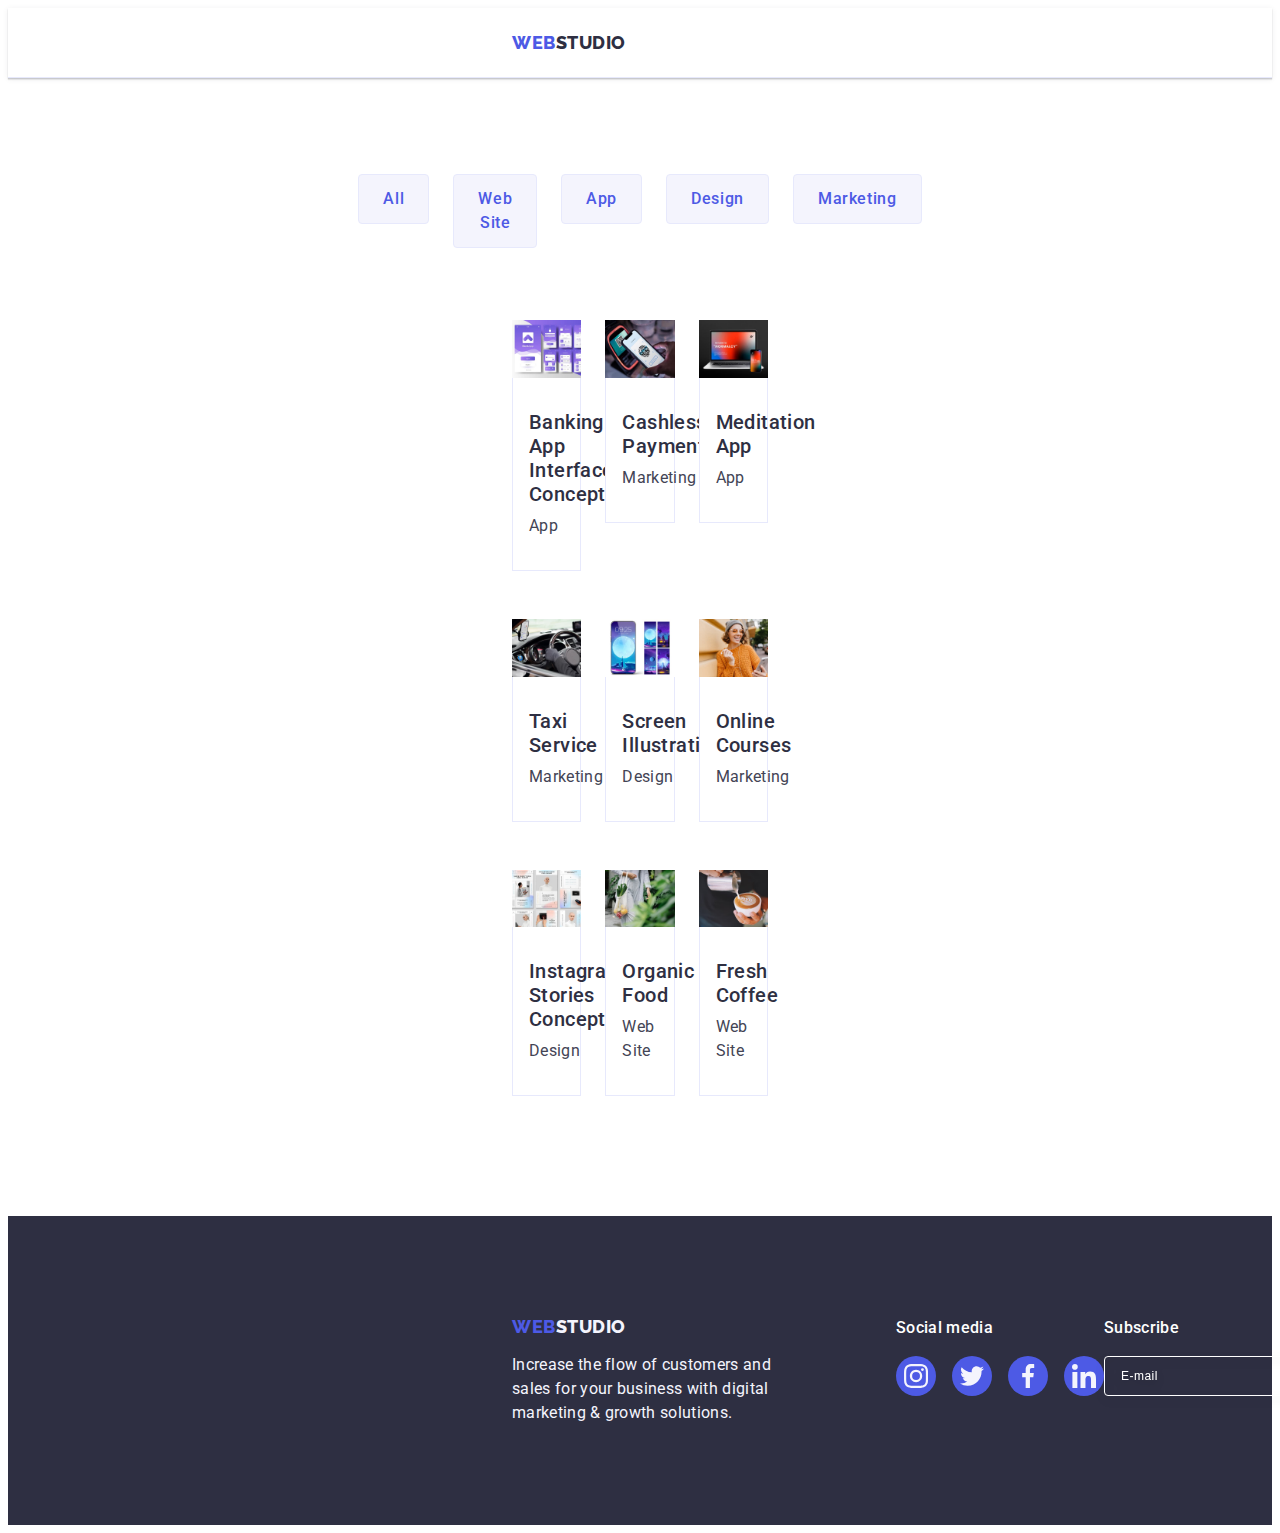
==== portfolio.html @ d5ed240c "HW 6 initial" ====
<!DOCTYPE html>
<html lang="en">
    <head>
        <meta charset="UTF-8">
        <meta name="viewport" content="width=device-width, initial-scale=1.0">
        <title>Portfolio</title>
        <link rel="stylesheet" href="https://cdnjs.cloudflare.com/ajax/libs/modern-normalize/2.0.0/modern-normalize.min.css"
            integrity="sha512-4xo8blKMVCiXpTaLzQSLSw3KFOVPWhm/TRtuPVc4WG6kUgjH6J03IBuG7JZPkcWMxJ5huwaBpOpnwYElP/m6wg=="
            crossorigin="anonymous" referrerpolicy="no-referrer">
        <link rel="preconnect" href="https://fonts.googleapis.com">
        <link rel="preconnect" href="https://fonts.gstatic.com" crossorigin>
        <link href="https://fonts.googleapis.com/css2?family=Raleway:wght@800&family=Roboto:wght@400;500;700;900&display=swap"
            rel="stylesheet">
        <link href="./css/styles.css" rel="stylesheet">
    </head>
    <body>
        <header class="section page-header">
            <div class="container header-container">
                <nav class="page-nav">
                    <a href="./index.html" class="logo link header-logo-link">Web<span class="header-logo">Studio</span></a>
                    <ul class="list navigation-list">
                        <li class="navigation-list-item">
                            <a href="./index.html" class="navigation-link link">Studio</a>
                        </li>
                        <li class="navigation-list-item">
                            <a href="./portfolio.html" class="navigation-link link navigation-underline">Portfolio</a>
                        </li>
                        <li class="navigation-list-item">
                            <a href="" class="navigation-link link">Contacts</a>
                        </li>
                    </ul>
                </nav>
                <address class="contacts">
                    <ul class="list contacts-list">
                        <li>
                            <a href="mailto:info@devstudio.com" class="contact link">info@devstudio.com</a>
                        </li>
                        <li>
                            <a href="tel:+110001111111" class="contact link">+11 (000) 111-11-11</a>
                        </li>
                    </ul>
                </address>
            </div>
        </header>
        <main>
            <section class="section section-portfolio">
                <div class="container">
                    <h1 class="visually-hidden">Portfolio content</h1>
                    <ul class="list buttons-list">
                        <li><button type="button" class="portfolio-btn">All</button></li>
                        <li><button type="button" class="portfolio-btn">Web Site</button></li>
                        <li><button type="button" class="portfolio-btn">App</button></li>
                        <li><button type="button" class="portfolio-btn">Design</button></li>
                        <li><button type="button" class="portfolio-btn">Marketing</button></li>
                    </ul>
                    <ul class="list cards-list">
                        <li class="portfolio-card">
                            <a href="" class="link portfolio-card-link">
                            <div class="portfolio-overlay">
                                <img src="./images/portfolio-img-1.jpg" alt="Pages of banking App interface" width="360" height="300">
                                <p class="overlay-text">
                                    14 Stylish and User-Friendly App Design Concepts · Task Manager App · Calorie Tracker App · Exotic Fruit Ecommerce App ·
                                    Cloud Storage App
                                </p>
                            </div>
                            <div class="card-text">
                                <h2 class="item-title portfolio-item-title">Banking App Interface Concept</h2>
                                <p class="item-text">App</p>
                            </div>
                            </a>
                        </li>
                        <li class="portfolio-card">
                            <a href="" class="link portfolio-card-link">
                            <div class="portfolio-overlay">
                                <img src="./images/portfolio-img-2.jpg" alt="Interface of cashless payment App in action" width="360" height="300">
                                <p class="overlay-text">
                                    14 Stylish and User-Friendly App Design Concepts · Task Manager App · Calorie Tracker App · Exotic Fruit Ecommerce
                                    App ·
                                    Cloud Storage App
                                </p>
                            </div>
                            <div class="card-text">
                                <h2 class="item-title portfolio-item-title">Cashless Payment</h2>
                                <p class="item-text">Marketing</p>
                            </div>
                            </a>
                        </li>
                        <li class="portfolio-card">
                            <a href="" class="link portfolio-card-link">
                            <div class="portfolio-overlay">
                                <img src="./images/portfolio-img-3.jpg" alt="Meditation App interface on laptop and smartphone" width="360"
                                    height="300">
                                <p class="overlay-text">
                                    14 Stylish and User-Friendly App Design Concepts · Task Manager App · Calorie Tracker App · Exotic Fruit Ecommerce
                                    App ·
                                    Cloud Storage App
                                </p>
                            </div>
                            <div class="card-text">
                                <h2 class="item-title portfolio-item-title">Meditation App</h2>
                                <p class="item-text">App</p>
                            </div>
                            </a>
                        </li>
                        <li class="portfolio-card">
                            <a href="" class="link portfolio-card-link">
                            <div class="portfolio-overlay">
                                <img src="./images/portfolio-img-4.jpg" alt="Taxi driver on the wheel" width="360" height="300">
                                <p class="overlay-text">
                                    14 Stylish and User-Friendly App Design Concepts · Task Manager App · Calorie Tracker App · Exotic Fruit Ecommerce
                                    App ·
                                    Cloud Storage App
                                </p>
                            </div>
                            <div class="card-text">
                                <h2 class="item-title portfolio-item-title">Taxi Service</h2>
                                <p class="item-text">Marketing</p>
                            </div>
                            </a>
                        </li>
                        <li class="portfolio-card">
                            <a href="" class="link portfolio-card-link">
                            <div class="portfolio-overlay">
                                <img src="./images/portfolio-img-5.jpg" alt="Smartphone wallpapers" width="360" height="300">
                                <p class="overlay-text">
                                    14 Stylish and User-Friendly App Design Concepts · Task Manager App · Calorie Tracker App · Exotic Fruit Ecommerce
                                    App ·
                                    Cloud Storage App
                                </p>
                            </div>
                            <div class="card-text">
                                <h2 class="item-title portfolio-item-title">Screen Illustrations</h2>
                                <p class="item-text">Design</p>
                            </div>
                            </a>
                        </li>
                        <li class="portfolio-card">
                            <a href="" class="link portfolio-card-link">
                            <div class="portfolio-overlay">
                                <img src="./images/portfolio-img-6.jpg" alt="Happy girl in headphones" width="360" height="300">
                                <p class="overlay-text">
                                    14 Stylish and User-Friendly App Design Concepts · Task Manager App · Calorie Tracker App · Exotic Fruit Ecommerce
                                    App ·
                                    Cloud Storage App
                                </p>
                            </div>
                            <div class="card-text">
                                <h2 class="item-title portfolio-item-title">Online Courses</h2>
                                <p class="item-text">Marketing</p>
                            </div>
                            </a>
                        </li>
                        <li class="portfolio-card">
                            <a href="" class="link portfolio-card-link">
                            <div class="portfolio-overlay">
                                <img src="./images/portfolio-img-7.jpg" alt="Examples of Instagram stories" width="360" height="300">
                                <p class="overlay-text">
                                    14 Stylish and User-Friendly App Design Concepts · Task Manager App · Calorie Tracker App · Exotic Fruit Ecommerce
                                    App ·
                                    Cloud Storage App
                                </p>
                            </div>
                            <div class="card-text">
                                <h2 class="item-title portfolio-item-title">Instagram Stories Concept</h2>
                                <p class="item-text">Design</p>
                            </div>
                            </a>
                        </li>
                        <li class="portfolio-card">
                            <a href="" class="link portfolio-card-link">
                            <div class="portfolio-overlay">
                                <img src="./images/portfolio-img-8.jpg" alt="Woman walking with a bag of vegetables" width="360" height="300">
                                <p class="overlay-text">
                                    14 Stylish and User-Friendly App Design Concepts · Task Manager App · Calorie Tracker App · Exotic Fruit Ecommerce
                                    App ·
                                    Cloud Storage App
                                </p>
                            </div>
                            <div class="card-text">
                                <h2 class="item-title portfolio-item-title">Organic Food</h2>
                                <p class="item-text">Web Site</p>
                            </div>
                            </a>
                        </li>
                        <li class="portfolio-card">
                            <a href="" class="link portfolio-card-link">
                            <div class="portfolio-overlay">
                                <img src="./images/portfolio-img-9.jpg" alt="Coffee topping" width="360" height="300">
                                <p class="overlay-text">
                                    14 Stylish and User-Friendly App Design Concepts · Task Manager App · Calorie Tracker App · Exotic Fruit Ecommerce
                                    App ·
                                    Cloud Storage App
                                </p>
                            </div>
                            <div class="card-text">
                                <h2 class="item-title portfolio-item-title">Fresh Coffee</h2>
                                <p class="item-text">Web Site</p>
                            </div>
                            </a>
                        </li>
                    </ul>
                </div>
            </section>
        </main>
        <footer class="section page-footer">
            <div class="container footer-container">
                <div class="footer-information">
                    <a href="./index.html" class="logo link footer-logo-link">Web<span class="footer-logo">Studio</span></a>
                    <p class="footer-text">Increase the flow of customers and sales for your business with digital marketing &
                        growth solutions.</p>
                </div>
                <div class="footer-socials">
                    <p class="footer-socials-title">Social media</p>
                    <ul class="footer-socials-list list">
                        <li class="footer-social-item">
                            <a href="" class="footer-social-link link">
                                <svg class="footer-social-icon" width="24" height="24">
                                    <use href="./images/icons.svg#instagram"></use>
                                </svg>
                            </a>
                        </li>
                        <li class="footer-social-item">
                            <a href="" class="footer-social-link link">
                                <svg class="footer-social-icon" width="24" height="24">
                                    <use href="./images/icons.svg#twitter"></use>
                                </svg>
                            </a>
                        </li>
                        <li class="footer-social-item">
                            <a href="" class="footer-social-link link">
                                <svg class="footer-social-icon" width="24" height="24">
                                    <use href="./images/icons.svg#facebook"></use>
                                </svg>
                            </a>
                        </li>
                        <li class="footer-social-item">
                            <a href="" class="footer-social-link link">
                                <svg class="footer-social-icon" width="24" height="24">
                                    <use href="./images/icons.svg#linkedin"></use>
                                </svg>
                            </a>
                        </li>
                    </ul>
                </div>
                <div class="footer-form-wrap">
                    <p class="footer-form-title">Subscribe</p>
                    <form class="footer-form">
                        <label class="footer-form-label">
                            <input type="email" name="footer-email" id="footer-email-input" class="footer-email-input"
                                placeholder="E-mail">
                        </label>
                        <button type="submit" class="footer-form-btn">
                            Subscribe
                            <svg class="footer-btn-icon" width="24" height="24">
                                <use href="./images/icons.svg#icon-paper-plane"></use>
                            </svg>
                        </button>
                    </form>
                </div>
            </div>
        </footer>
    </body>
</html>
---- css/styles.css ----
:root {
    --iris: #4D5AE5;
    --ocean: #404BBF;
    --navyblue: #2E2F42;
    --green: #31D0AA;
    --slate: #434455;
    --lightslate: #8E8F99;
    --cornflower: #E7E9FC;
    --cloud: #F4F4FD;
    --white: #FFFFFF;
    --dairy: #FCFCFC;
    --grey: rgba(46, 47, 66, 0.7);
    --navyblue-modal: rgba(46, 47, 66, 0.40);
}

body {
    color: var(--slate);
    font-family: "Roboto", sans-serif;
    background-color: var(--white);
}

.list {
    list-style-type: none;
}

.link {
    text-decoration: none;
}

h1,
h2,
h3,
h4,
h5,
h6,
p {
    margin-top: 0;
    margin-bottom: 0;
}

ul,
ol {
    margin-top: 0;
    margin-bottom: 0;
    padding-left: 0;
}

a {
    display: block;
}

img {
    height: auto;
    max-width: 100%;
    display: block;
}

.visually-hidden {
    position: absolute;
    width: 1px;
    height: 1px;
    margin: -1px;
    border: 0;
    padding: 0;
    white-space: nowrap;
    clip-path: inset(100%);
    clip: rect(0 0 0 0);
    overflow: hidden;
}

* {
    box-sizing: border-box;
}

.container {
    max-width: 288px;
    margin: 0 auto;
    padding: 0 16px;
}

.logo {
    color: var(--iris);
    font-family: "Raleway", sans-serif;
    font-size: 18px;
    font-weight: 800;
    line-height: 1.17;
    letter-spacing: 0.03em;
    text-transform: uppercase;
}

.header-logo {
    color: var(--navyblue);
}

.header-logo-link {
    padding: 24px 0;
    margin-right: 76px;
}

.page-header {
    border-bottom: 1px solid var(--cornflower);
    box-shadow: 0px 2px 1px rgba(46, 47, 66, 0.08), 0px 1px 1px rgba(46, 47, 66, 0.16), 0px 1px 6px rgba(46, 47, 66, 0.08);
}

.navigation-list {
    display: none;
    gap: 40px;
    align-items: center;
}

.contacts-list {
    display: flex;
    gap: 40px;
    align-items: center;
}

.page-nav {
    display: flex;
    align-items: center;
    margin-right: auto;
}

.header-container {
    display: flex;
    align-items: center;
}

.navigation-link {
    color: var(--navyblue);
    font-weight: 500;
    line-height: 1.5;
    letter-spacing: 0.02em;
    padding: 24px 0;
    transition: color 250ms cubic-bezier(0.4, 0, 0.2, 1);
}

.navigation-link:hover,
.navigation-link:focus {
    color: var(--ocean);
}

.navigation-underline {
    position: relative;
    color: var(--ocean)
}

.navigation-underline::after {
    content: '';
    height: 4px;
    width: 100%;
    border-radius: 2px;
    background: var(--ocean);
    position: absolute;
    bottom: -1px;
    left: 0;
}

.contacts {
    font-style: normal;
}

.contact {
    line-height: 1.5;
    letter-spacing: 0.02em;
    padding: 24px 0;
    color: inherit;
    transition: color 250ms cubic-bezier(0.4, 0, 0.2, 1);
    display: none;
}

.contact:hover,
.contact:focus {
    color: var(--ocean);
}

.menu-btn-icon {
    stroke: var(--navyblue);
}

.menu-btn {
    background-color: transparent;
    width: 32px;
    height: 22px;
    border: none;
    cursor: pointer;
    padding: 0;
    display: flex;
    justify-content: center;
    align-items: center;
}

.section.hero {
    background-image: linear-gradient(var(--grey), var(--grey)), url(../images/people-office.jpg);
    background-position: center;
    background-repeat: no-repeat;
    background-size: cover;
    padding: 188px 0;
    max-width: 1440px;
}

.hero-title {
    color: var(--white);
    text-align: center;
    font-size: 56px;
    font-weight: 700;
    line-height: 1.07;
    letter-spacing: 0.02em;
    max-width: 496px;
    margin-bottom: 48px;
    margin-right: auto;
    margin-left: auto;
}

.hero-btn {
    display: block;
    background-color: var(--iris);
    color: var(--white);
    font-size: inherit;
    font-family: inherit;
    font-weight: 500;
    line-height: 1.5;
    letter-spacing: 0.04em;
    cursor: pointer;
    border-radius: 4px;
    border: none;
    margin-left: auto;
    margin-right: auto;
    padding: 16px 32px;
    min-width: 169px;
    box-shadow: 0px 4px 4px 0px rgba(0, 0, 0, 0.15);
    transition: background-color 250ms cubic-bezier(0.4, 0, 0.2, 1);
}

.hero-btn:hover,
.hero-btn:focus {
    background-color: var(--ocean);
}

.item-title {
    color: var(--navyblue);
    font-size: 20px;
    font-weight: 500;
    line-height: 1.2;
    letter-spacing: 0.02em;
}

.advantage-illustration {
    border-radius: 4px;
    background: var(--cloud);
    padding: 24px 0;
    display: flex;
    justify-content: center;
    align-items: center;
    margin-bottom: 8px;
}

.item-title.advantage {
    margin-bottom: 8px;
}

.advantage-item {
    width: calc((100% - 3 * 24px) / 4);
}

.advantages {
    padding: 120px 0;
}

.advantage-icon {
    fill: currentColor;
}

.item-text {
    line-height: 1.5;
    letter-spacing: 0.02em;
    color: var(--slate);
}

.advantages-list {
    display: flex;
    gap: 24px;
}

.section-title {
    color: var(--navyblue);
    text-align: center;
    font-size: 36px;
    font-weight: 700;
    line-height: 1.11;
    letter-spacing: 0.02em;
    text-transform: capitalize;
    margin-bottom: 72px;
}

.section-actions {
    padding-bottom: 120px;
}

.list-actions {
    display: flex;
    gap: 24px;
}

.item-action {
    width: calc((100% - 2 * 24px) / 3);
}

.section-team {
    background-color: var(--cloud);
    padding: 120px 0;
}

.list-team {
    display: flex;
    gap: 24px;
}

.item-team {
    background: var(--white);
    border-radius: 0px 0px 4px 4px;
    width: calc((100% - 3 * 24px) / 4);
    box-shadow: 0px 2px 1px 0px rgba(46, 47, 66, 0.08), 0px 1px 1px 0px rgba(46, 47, 66, 0.16), 0px 1px 6px 0px rgba(46, 47, 66, 0.08);
}

.member-description {
    padding: 32px 0;
}

.member-name {
    margin-bottom: 8px;
    text-align: center;
}

.member-role {
    text-align: center;
}

.member-socials {
    display: flex;
    justify-content: center;
    gap: 24px;
    margin-top: 8px;
}

.member-social-item {
    width: 40px;
    height: 40px;
}

.member-social-link{
    background-color: var(--iris);
    border-radius: 50%;
    display: flex;
    justify-content: center;
    align-items: center;
    width: 100%;
    height: 100%;
    transition: background-color 250ms cubic-bezier(0.4, 0, 0.2, 1);
}

.item-team:hover .member-social-link {
    background-color: var(--ocean);
}

.member-social-link:focus {
    background-color: var(--ocean);
}

.member-social-icon{
    fill: var(--cloud);
}

.section-customers {
    padding: 120px 0;
}

.customers-list {
    display: flex;
    gap: 24px;
}

.customer-item {
    width: calc((100% - 5 * 24px) / 6);
    height: 88px;
}

.customer-link {
    width: 100%;
    height: 100%;
    padding: 16px 32px;
    border: 1px solid var(--lightslate);
    border-radius: 4px;
    display: flex;
    justify-content: center;
    align-items: center;
    color: var(--lightslate);
    transition: border-color 250ms cubic-bezier(0.4, 0, 0.2, 1),
        color 250ms cubic-bezier(0.4, 0, 0.2, 1);
}

.customer-icon {
    fill: currentColor;
}

.customer-link:hover,
.customer-link:focus {
    border-color: var(--ocean);
    color: var(--ocean);
    box-shadow: 0px 4px 4px 0px rgba(0, 0, 0, 0.25);
}

.page-footer {
    background-color: var(--navyblue);
    padding: 100px 0;
}

.footer-logo {
    color: var(--cloud);
}

.footer-logo-link {
    margin-bottom: 16px;
    display: inline-block;
}

.footer-text {
    color: var(--cloud);
    line-height: 1.5;
    letter-spacing: 0.02em;
    width: 264px;
}

.footer-container {
    display: flex;
    align-items: baseline;
}

.footer-information {
    margin-right: 120px;
}

.section-portfolio {
    padding: 96px 0 120px 0;
}

.footer-socials-title {
    margin-bottom: 16px;
    color: var(--white);
        font-weight: 500;
        line-height: 1.5;
        letter-spacing: 0.02em;
}

.footer-socials-list {
    display: flex;
    gap: 16px;
}

.footer-social-item {
    width: 40px;
    height: 40px;
}

.footer-social-link {
    background-color: var(--iris);
    border-radius: 50%;
    width: 100%;
    height: 100%;
    display: flex;
    justify-content: center;
    align-items: center;
    transition: background-color 250ms cubic-bezier(0.4, 0, 0.2, 1);
}

.footer-social-link:hover {
    background-color: var(--green);
}

.footer-social-link:focus {
    background-color: var(--green);
}

.footer-social-icon {
    fill: var(--cloud);
}

.footer-form-wrap {
    margin-left: auto;
}

.footer-form {
    display: flex;
    gap: 24px;
}

.footer-form-title {
    color: var(--white);
        font-weight: 500;
        line-height: 1.5;
        letter-spacing: 0.02em;
        margin-bottom: 16px;
}

.footer-email-input {
    width: 264px;
    height: 40px;
    color: var(--white);
    font-size: 12px;
    line-height: 1.5;
    letter-spacing: 0.04em;
    border-radius: 4px;
    padding-left: 16px;
    padding-right: 16px;
    outline: none;
    background-color: transparent;
        border: 1px solid var(--white);
        filter: drop-shadow(0px 4px 4px rgba(0, 0, 0, 0.15));
}

.footer-email-input::placeholder {
    color: var(--white);
        font-size: 12px;
        line-height: 1.5;
        letter-spacing: 0.04em;
}

.footer-form-btn {
    display: flex;
    justify-content: center;
    align-items: center;
    height: 40px;
    min-width: 165px;
    padding: 8px 24px;
    border: none;
    border-radius: 4px;
    cursor: pointer;
    font-family: inherit;
    font-size: inherit;
    font-weight: 500;
    line-height: 1.5;
    letter-spacing: 0.04em;
    color: var(--white);
    background-color: var(--iris);
    transition: background-color 250ms cubic-bezier(0.4, 0, 0.2, 1);
}

.footer-form-btn:hover,
.footer-form-btn:focus {
    background-color: var(--ocean);
}

.footer-btn-icon {
    fill: currentColor;
    margin-left: 16px;
}

.portfolio-btn {
    color: var(--iris);
    background-color: var(--cloud);
    border-radius: 4px;
    padding: 12px 24px;
    border: 1px solid var(--cornflower);
    text-align: center;
    font-size: inherit;
    font-family: inherit;
    font-weight: 500;
    line-height: 1.5;
    letter-spacing: 0.04em;
    cursor: pointer;
    transition: color 250ms cubic-bezier(0.4, 0, 0.2, 1),
        background-color 250ms cubic-bezier(0.4, 0, 0.2, 1),
        border-color 250ms cubic-bezier(0.4, 0, 0.2, 1),
        box-shadow 250ms cubic-bezier(0.4, 0, 0.2, 1);
}

.portfolio-btn:hover,
.portfolio-btn:focus {
    background-color: var(--ocean);
    color: var(--white);
    border: 1px solid transparent;
    box-shadow: 0px 2px 2px 0px rgba(0, 0, 0, 0.12), 0px 2px 1px 0px rgba(0, 0, 0, 0.08), 0px 3px 1px 0px rgba(0, 0, 0, 0.10);
}

.buttons-list {
    display: flex;
    justify-content: center;
    gap: 24px;
    margin-bottom: 72px;
}

.cards-list {
    display: flex;
    flex-wrap: wrap;
    gap: 48px 24px;
}

.portfolio-card {
    background: var(--white);
    width: calc((100% - 48px) / 3);
}

.portfolio-card-link {
    transition: box-shadow 250ms cubic-bezier(0.4, 0, 0.2, 1);
}

.portfolio-item-title {
    margin-bottom: 8px;
}

.card-text {
    padding: 32px 16px;
    border-bottom: 1px solid var(--cornflower);
    border-left: 1px solid var(--cornflower);
    border-right: 1px solid var(--cornflower);
    transition-property: border-bottom, border-right, border-left;
    transition-duration: 250ms;
    transition-timing-function: cubic-bezier(0.4, 0, 0.2, 1);
}

.portfolio-card-link:hover {
    box-shadow: 0px 1px 6px rgba(46, 47, 66, 0.08),
    0px 1px 1px rgba(46, 47, 66, 0.16),
    0px 2px 1px rgba(46, 47, 66, 0.08);
}

.portfolio-card-link:focus {
    box-shadow: 0px 1px 6px rgba(46, 47, 66, 0.08),
    0px 1px 1px rgba(46, 47, 66, 0.16),
    0px 2px 1px rgba(46, 47, 66, 0.08);
}

.portfolio-card:hover .card-text,
.portfolio-card:focus .card-text {
    border-bottom: 1px solid var(--cloud);
    border-left: 1px solid var(--cloud);
    border-right: 1px solid var(--cloud);
}

.portfolio-overlay {
    position: relative;
    overflow: hidden;
}

.overlay-text {
    color: var(--cloud);
    line-height: 1.5;
    letter-spacing: 0.02em;
    position: absolute;
    top: 0;
    width: 100%;
    height: 100%;
    padding: 40px 32px;
    transform: translateY(100%);
    background: var(--iris);
    transition: transform 250ms cubic-bezier(0.4, 0, 0.2, 1);
}

.portfolio-card-link:hover .overlay-text {
    transform: translateY(0%);
}

.portfolio-card-link:focus .overlay-text {
    transform: translateY(0%);
}

.backdrop {
    background-color: var(--navyblue-modal);
    height: 100%;
    width: 100%;
    position: fixed;
    top: 0;
    transition: opacity 250ms cubic-bezier(0.4, 0, 0.2, 1), visibility 250ms cubic-bezier(0.4, 0, 0.2, 1);
}

.modal {
    position: absolute;
    top: 50%;
    left: 50%;
    transform: translate(-50%, -50%) scale(1);
    width: 408px;
    min-height: 584px;
    border-radius: 4px;
        background: var(--dairy);
        box-shadow: 0px 2px 1px 0px rgba(0, 0, 0, 0.20), 0px 1px 3px 0px rgba(0, 0, 0, 0.12), 0px 1px 1px 0px rgba(0, 0, 0, 0.14);
        transition: transform 250ms cubic-bezier(0.4, 0, 0.2, 1);
        padding: 72px 24px 24px 24px;
}

.backdrop.is-hidden .modal {
    transform: translate(-50%, -50%) scale(0);
}

.close-btn {
    padding: 0;
    width: 24px;
    height: 24px;
    position: absolute;
    top: 24px;
    right: 24px;
    border-radius: 50%;
    cursor: pointer;
    background-color: var(--cornflower);
    border: 1px solid rgba(0, 0, 0, 0.1);
    display: flex;
    justify-content: center;
    align-items: center;
    transition: background-color 250ms cubic-bezier(0.4, 0, 0.2, 1), border 250ms cubic-bezier(0.4, 0, 0.2, 1);
}

.close-btn:hover,
.close-btn:focus {
    background-color: var(--ocean);
    border: none;
}

.close-icon {
    fill: var(--navyblue);
    transition: fill 250ms cubic-bezier(0.4, 0, 0.2, 1);
}

.close-btn:hover .close-icon,
.close-btn:focus .close-icon {
    fill: var(--white);
}

.is-hidden {
    opacity: 0;
    visibility: hidden;
    pointer-events: none;
}

.modal-title {
    color: var(--navyblue);
        text-align: center;
        font-weight: 500;
        line-height: 1.5;
        letter-spacing: 0.02em;
        margin-bottom: 16px;
}

.modal-label {
    color: var(--lightslate);
    font-size: 12px;
    line-height: 1.17;
    letter-spacing: 0.04em;
    margin-bottom: 4px;
    display: block;
}

.modal-input-icon {
    position: relative;
}

.form-element-input {
    margin-bottom: 8px;
}

.form-element-text {
    margin-bottom: 16px;
}

.form-element-policy {
    margin-bottom: 24px;
}

.modal-input {
    max-width: 360px;
    width: 100%;
    height: 40px;
    padding-left: 38px;
    border-radius: 4px;
    outline: transparent;
    background-color: transparent;
        border: 1px solid var(--navyblue-modal);
        transition: border-color 250ms cubic-bezier(0.4, 0, 0.2, 1);
}

.modal-input:focus {
    border-color: var(--iris);
}

.modal-input:focus + .modal-icon {
    fill: var(--iris);
}

.modal-icon {
    position: absolute;
    cursor: pointer;
    left: 16px;
    top: 50%;
    transform: translateY(-50%);
    fill: var(--navyblue);
    transition: fill 250ms cubic-bezier(0.4, 0, 0.2, 1);
}

.modal-text-input {
    font-size: 12px;
    line-height: 1.17;
    letter-spacing: 0.04em;
    color: rgba(46, 47, 66, 0.4);
    border-radius: 4px;
    padding: 8px 16px;
    resize: none;
    height: 120px;
    max-width: 360px;
    background-color: transparent;
        width: 100%;
        outline: transparent;
        border: 1px solid var(--navyblue-modal);
        transition: border-color 250ms cubic-bezier(0.4, 0, 0.2, 1);
}

.modal-text-input:focus {
    border-color: var(--iris);
}

.modal-text-input:focus::placeholder {
    color: var(--iris);
}

.modal-text-input::placeholder {
    color: var(--navyblue-modal);
    font-size: 12px;
    line-height: 1.16;
    letter-spacing: 0.04em;
    transition: color 250ms cubic-bezier(0.4, 0, 0.2, 1);
}

.checkbox-label-link {
    color: var(--iris);
    line-height: 1.33;
    display: inline-block;
}

.checkbox-label {
    color: var(--lightslate);
    font-size: 12px;
    line-height: 1.17;
    letter-spacing: 0.04em;
    display: block;
}

.checkbox-square {
    width: 16px;
    height: 16px;
    background-color: var(--white);
    border-radius: 2px;
    border: 1px solid var(--navyblue-modal);
    display: inline-flex;
    justify-content: center;
    align-items: center;
    margin-right: 8px;
    fill: transparent;
    transition: background-color 250ms cubic-bezier(0.4, 0, 0.2, 1),
        border 250ms cubic-bezier(0.4, 0, 0.2, 1),
        fill 250ms cubic-bezier(0.4, 0, 0.2, 1);
}

.modal-checkbox:checked + .checkbox-label .checkbox-square {
    background-color: var(--ocean);
    border: none;
    fill: var(--cloud);
}

.modal-checkbox {
    background-color: transparent;
    outline: transparent;
}
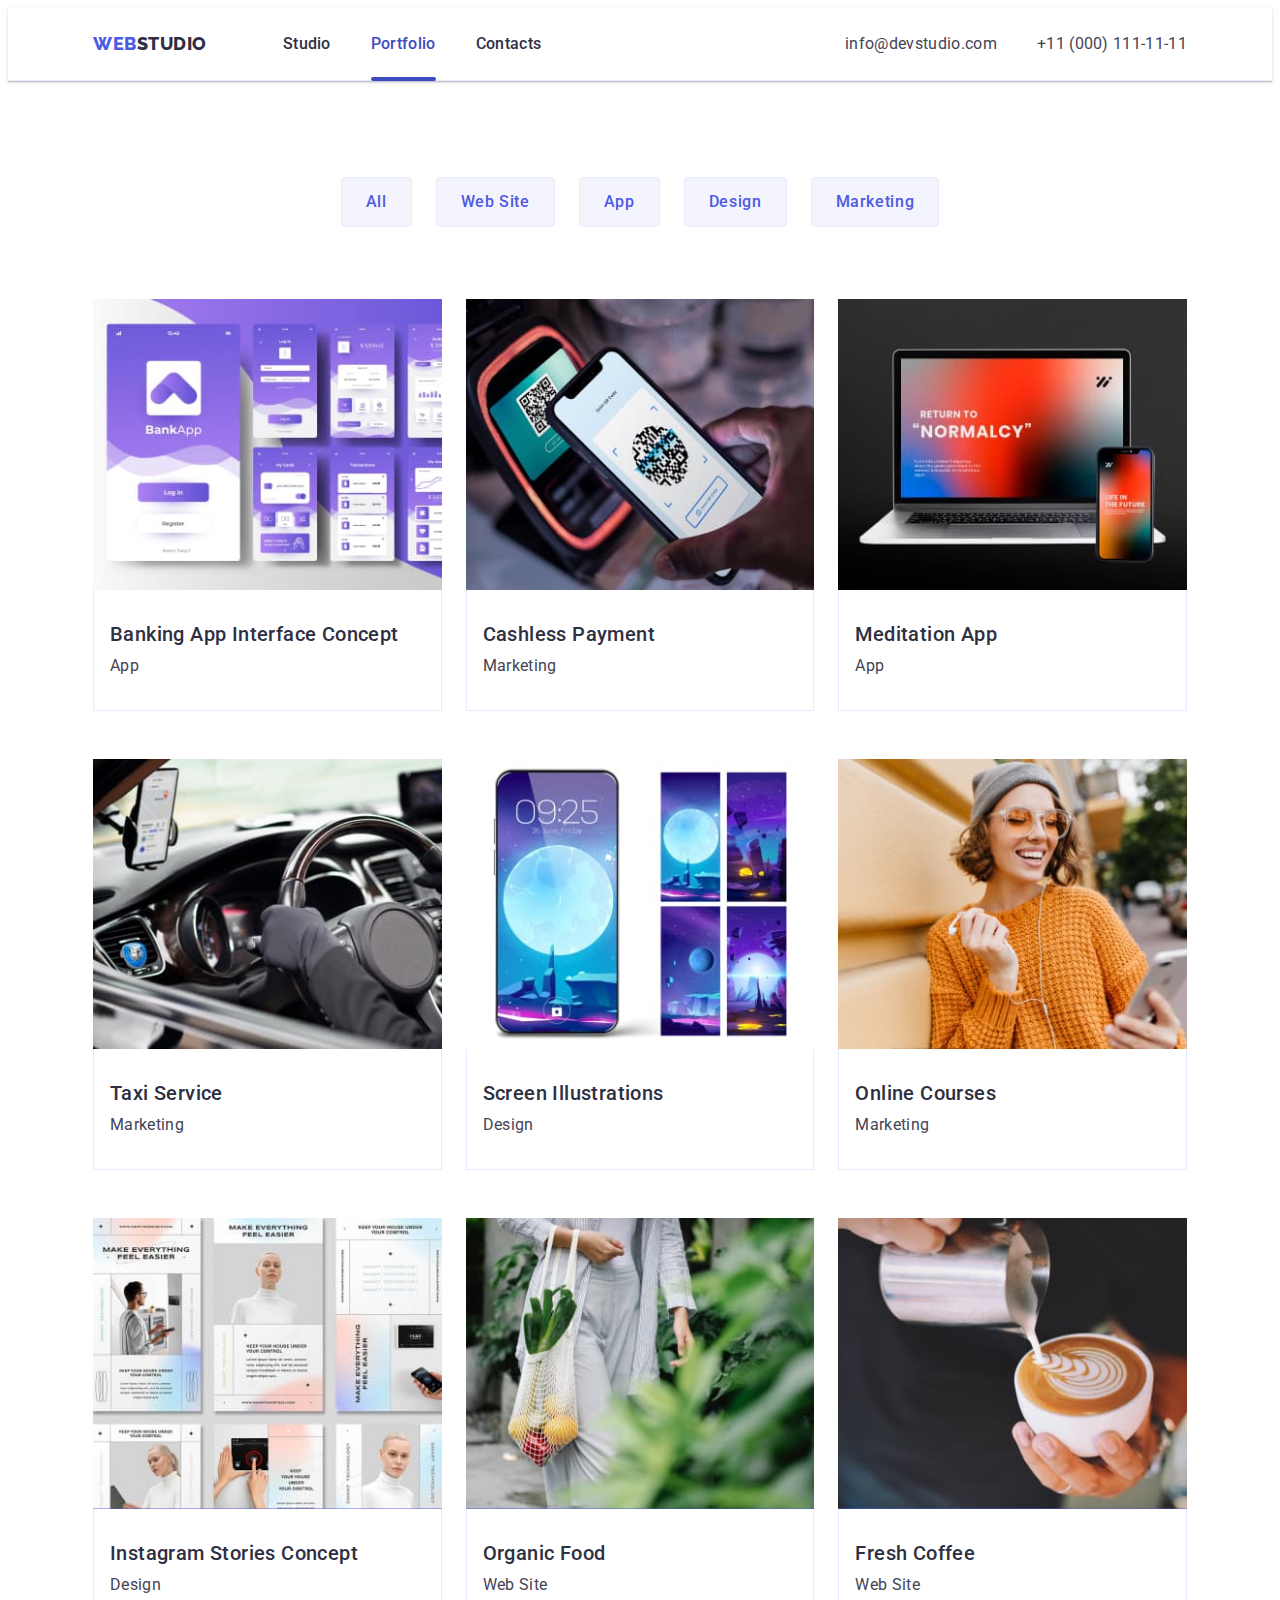
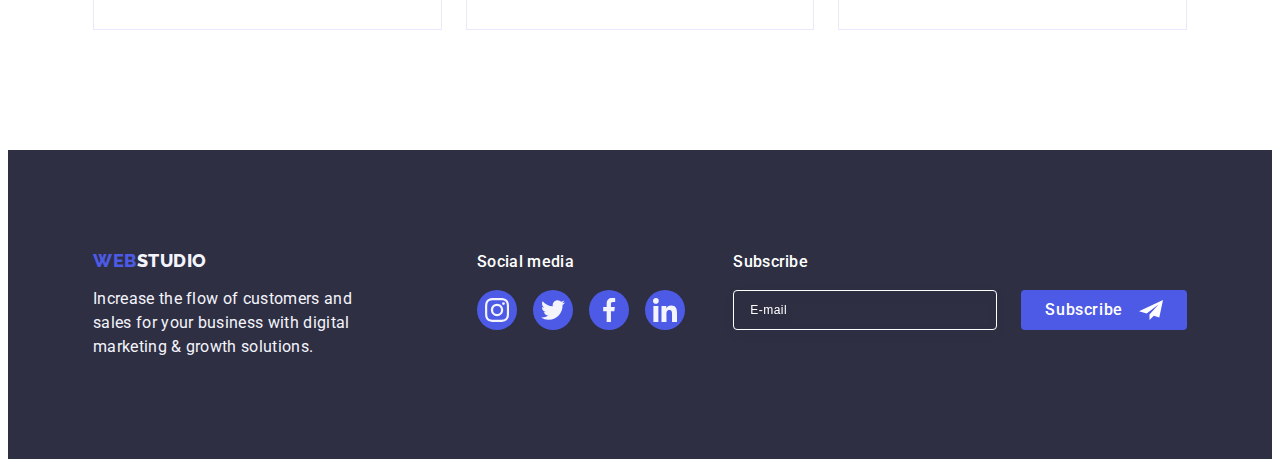
==== commit 6e910522: "HW 6 result 1" ====
--- a/portfolio.html
+++ b/portfolio.html
@@ -12,6 +12,7 @@
         <link href="https://fonts.googleapis.com/css2?family=Raleway:wght@800&family=Roboto:wght@400;500;700;900&display=swap"
             rel="stylesheet">
         <link href="./css/styles.css" rel="stylesheet">
+        <link href="./css/media.css" rel="stylesheet">
     </head>
     <body>
         <header class="section page-header">
@@ -32,10 +33,10 @@
                 </nav>
                 <address class="contacts">
                     <ul class="list contacts-list">
-                        <li>
+                        <li class="contacts-list-item">
                             <a href="mailto:info@devstudio.com" class="contact link">info@devstudio.com</a>
                         </li>
-                        <li>
+                        <li class="contacts-list-item">
                             <a href="tel:+110001111111" class="contact link">+11 (000) 111-11-11</a>
                         </li>
                     </ul>
--- a/css/styles.css
+++ b/css/styles.css
@@ -141,7 +141,7 @@
 
 .navigation-underline {
     position: relative;
-    color: var(--ocean)
+    color: var(--ocean);
 }
 
 .navigation-underline::after {
@@ -157,6 +157,7 @@
 
 .contacts {
     font-style: normal;
+    display: none;
 }
 
 .contact {
@@ -165,7 +166,6 @@
     padding: 24px 0;
     color: inherit;
     transition: color 250ms cubic-bezier(0.4, 0, 0.2, 1);
-    display: none;
 }
 
 .contact:hover,
@@ -183,32 +183,43 @@
     height: 22px;
     border: none;
     cursor: pointer;
-    padding: 0;
     display: flex;
     justify-content: center;
     align-items: center;
 }
 
 .section.hero {
-    background-image: linear-gradient(var(--grey), var(--grey)), url(../images/people-office.jpg);
+    background-image: linear-gradient(var(--grey), var(--grey)), 
+    url(../images/people-office-mob-1x.jpg);
     background-position: center;
     background-repeat: no-repeat;
     background-size: cover;
-    padding: 188px 0;
-    max-width: 1440px;
+    padding: 112px 0;
+    max-width: 320px;
+    margin-right: auto;
+    margin-left: auto;
+}
+
+@media (min-device-pixel-ratio: 2),
+(min-resolution: 192dpi),
+(min-resolution: 2dppx) {
+    .section.hero {
+        background-image: linear-gradient(var(--grey), var(--grey)),
+        url(../images/people-office-mob-2x.jpg);
+    }
 }
 
 .hero-title {
     color: var(--white);
     text-align: center;
-    font-size: 56px;
     font-weight: 700;
-    line-height: 1.07;
+    font-size: 28px;
+    line-height: 1.11;
     letter-spacing: 0.02em;
-    max-width: 496px;
-    margin-bottom: 48px;
+    max-width: 300px;
     margin-right: auto;
     margin-left: auto;
+    margin-bottom: 72px;
 }
 
 .hero-btn {
@@ -223,8 +234,7 @@
     cursor: pointer;
     border-radius: 4px;
     border: none;
-    margin-left: auto;
-    margin-right: auto;
+    margin: 0 auto;
     padding: 16px 32px;
     min-width: 169px;
     box-shadow: 0px 4px 4px 0px rgba(0, 0, 0, 0.15);
@@ -244,11 +254,17 @@
     letter-spacing: 0.02em;
 }
 
+.item-text {
+    line-height: 1.5;
+    letter-spacing: 0.02em;
+    color: var(--slate);
+}
+
 .advantage-illustration {
     border-radius: 4px;
     background: var(--cloud);
     padding: 24px 0;
-    display: flex;
+    display: none;
     justify-content: center;
     align-items: center;
     margin-bottom: 8px;
@@ -256,29 +272,32 @@
 
 .item-title.advantage {
     margin-bottom: 8px;
+    font-size: 36px;
+    font-weight: 700;
+    line-height: 1.11;
+    text-align: center;
+}
+
+.item-text.advantage {
+    font-weight: 500;
 }
 
 .advantage-item {
-    width: calc((100% - 3 * 24px) / 4);
-}
-
-.advantages {
-    padding: 120px 0;
+    width: 100%;
+}
+
+.section.advantages {
+    padding: 96px 0;
 }
 
 .advantage-icon {
     fill: currentColor;
 }
 
-.item-text {
-    line-height: 1.5;
-    letter-spacing: 0.02em;
-    color: var(--slate);
-}
-
 .advantages-list {
     display: flex;
-    gap: 24px;
+    flex-wrap: wrap;
+    gap: 72px;
 }
 
 .section-title {
@@ -293,6 +312,7 @@
 }
 
 .section-actions {
+    display: none;
     padding-bottom: 120px;
 }
 
--- a/css/media.css
+++ b/css/media.css
@@ -0,0 +1,145 @@
+@media (min-width: 428px) {
+.container {
+    max-width: 396px;
+}
+
+.section.hero {
+    max-width: 428px;
+}
+
+.hero-title {
+    font-size: 36px;
+    max-width: 320px;
+}
+}
+
+
+
+@media (min-width: 768px) {
+.container {
+    max-width: 736px;
+}
+
+.navigation-list {
+    display: flex;
+}
+
+.contacts {
+    display: block;
+}
+
+.menu-btn {
+    display: none;
+}
+
+.section.hero {
+    max-width: 768px;
+    background-image: linear-gradient(var(--grey), var(--grey)),
+    url(../images/people-office-tab-1x.jpg);
+}
+
+@media (min-device-pixel-ratio: 2),
+(min-resolution: 192dpi),
+(min-resolution: 2dppx) {
+    .section.hero {
+        background-image: linear-gradient(var(--grey), var(--grey)),
+        url(../images/people-office-tab-2x.jpg);
+}
+}
+
+.hero-title {
+    margin-bottom: 36px;
+    font-size: 56px;
+    line-height: 1.07;
+    max-width: 496px;
+}
+
+.item-title.advantage {
+    text-align: left;
+}
+
+.advantage-item {
+    width: calc((100% - 24px) / 2);
+}
+
+.advantages-list {
+    gap: 24px;
+}
+}
+
+
+
+@media (min-width: 768px) and (max-width: 1157px) {
+.contacts-list {
+    display: block;
+}
+
+.contact {
+    font-size: 12px;
+    line-height: 1.17;
+    letter-spacing: 0.04em;
+}
+
+.header-logo-link {
+    margin-right: 120px;
+}
+
+.contacts-list-item:first-child .contact {
+    padding: 16px 0 6px;
+}
+
+.contacts-list-item:last-child .contact {
+    padding: 6px 0 16px;
+}
+}
+
+
+
+@media (min-width: 1158px) {
+.container {
+    max-width: 1126px;
+    width: 1126px;
+}
+
+.section.hero {
+    max-width: 1440px;
+    padding: 188px 0;
+    background-image: linear-gradient(var(--grey), var(--grey)),
+    url(../images/people-office-desktop-1x.jpg);
+}
+
+@media (min-device-pixel-ratio: 2),
+(min-resolution: 192dpi),
+(min-resolution: 2dppx) {
+    .section.hero {
+    background-image: linear-gradient(var(--grey), var(--grey)),
+    url(../images/people-office-desktop-2x.jpg);
+}
+}
+
+.hero-title {
+    margin-bottom: 48px;
+}
+
+.advantage-illustration {
+    display: flex;
+}
+
+.item-title.advantage {
+        font-size: 20px;
+        font-weight: 500;
+        line-height: 1.2;
+}
+
+.advantage-item {
+    width: calc((100% - 3 * 24px) / 4);
+}
+
+.section.advantages {
+    padding: 120px 0;
+}
+
+.section-actions {
+    display: block;
+}
+}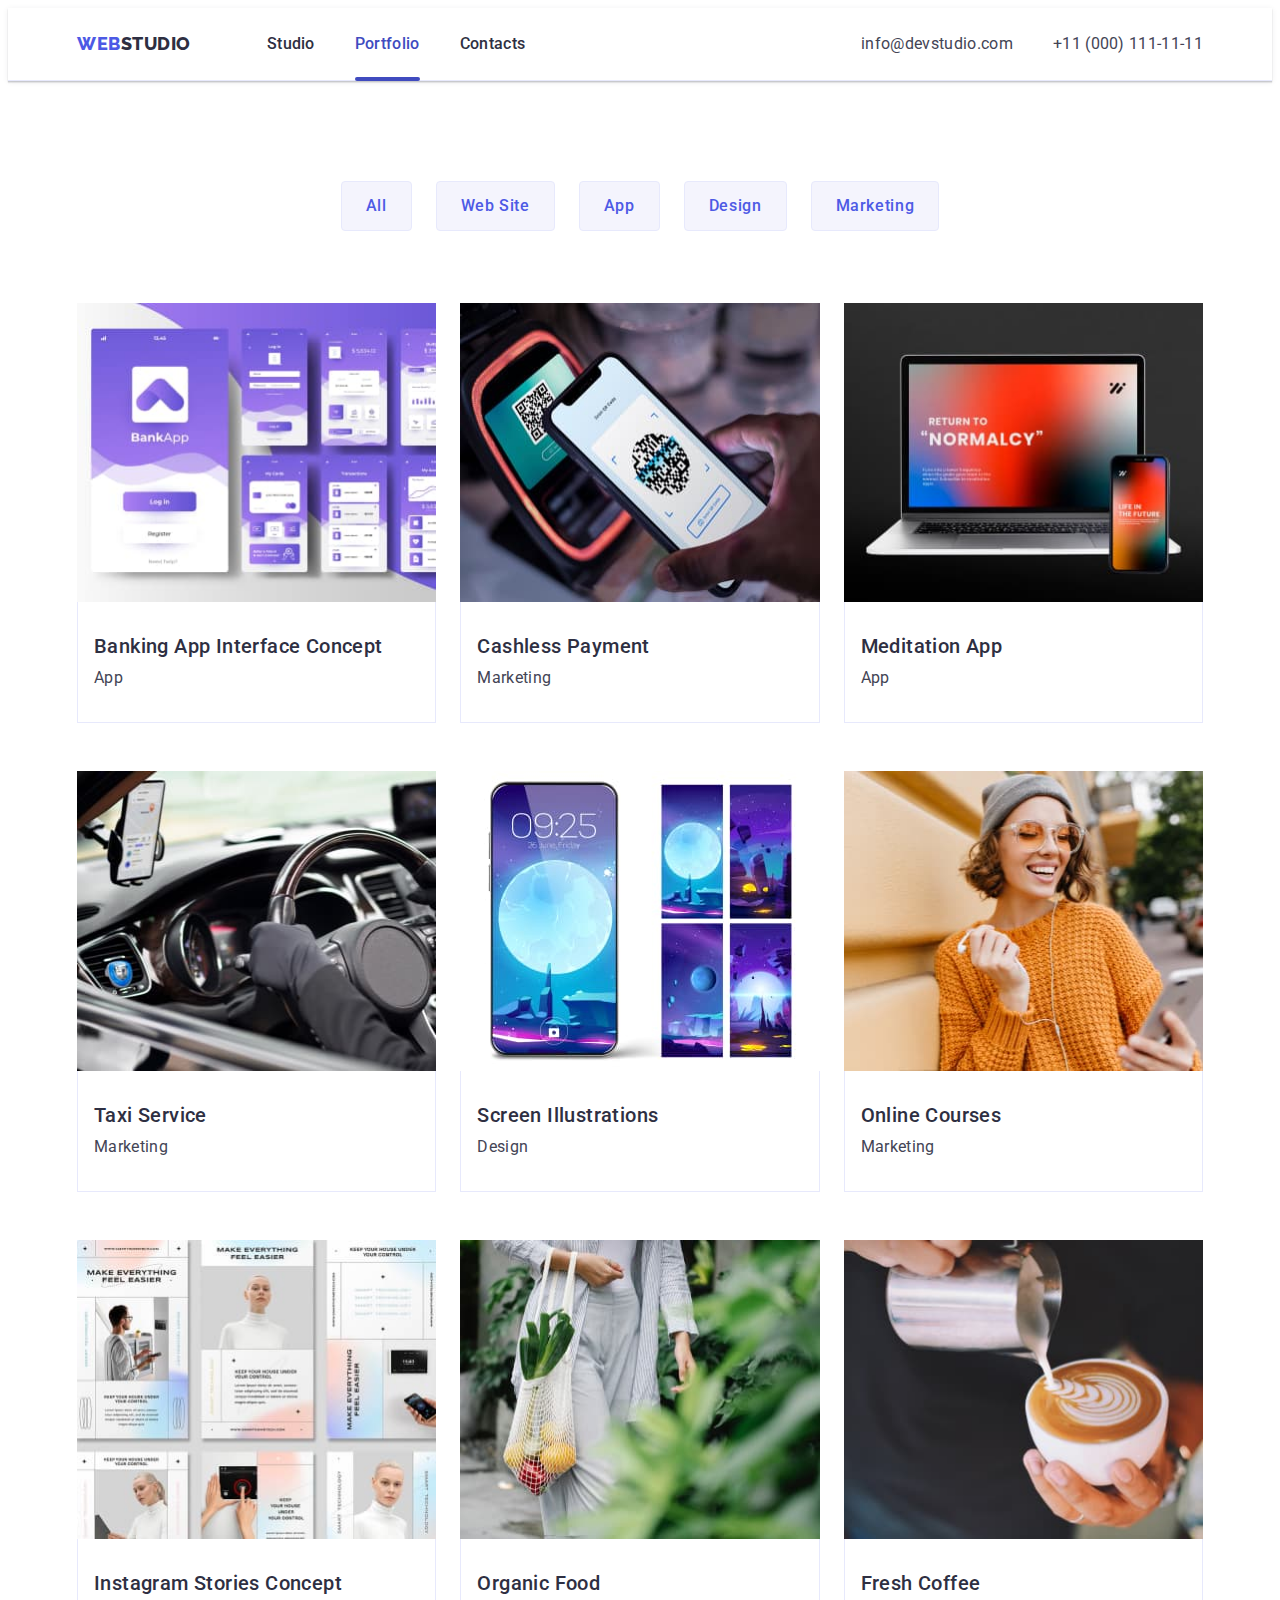
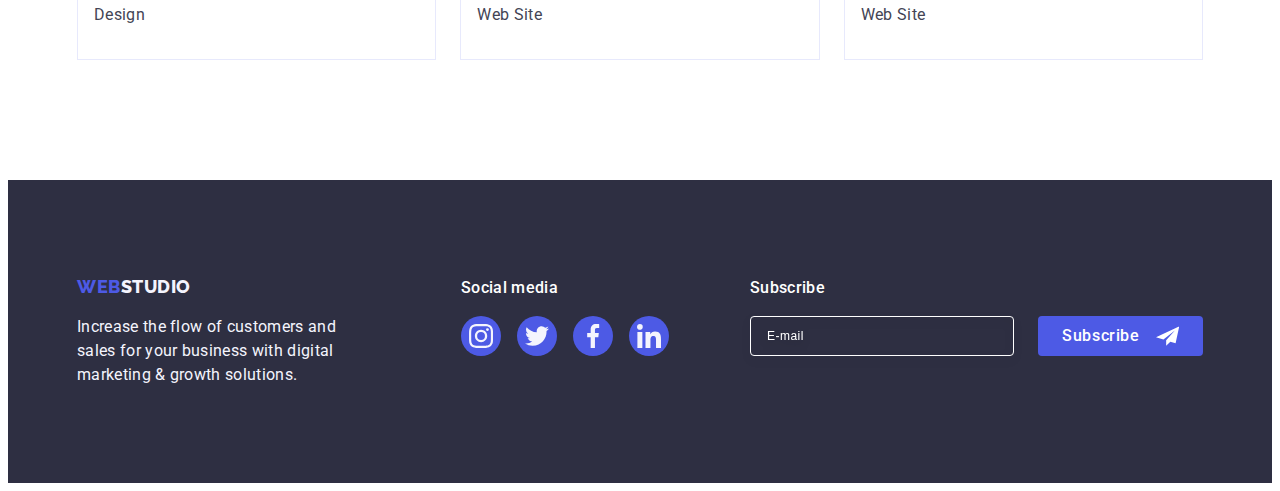
==== commit d027bf87: "HW 6 result 2" ====
--- a/portfolio.html
+++ b/portfolio.html
@@ -41,6 +41,11 @@
                         </li>
                     </ul>
                 </address>
+                <button type="button" class="menu-btn">
+                    <svg class="menu-btn-icon" width="32" height="22">
+                        <use href="./images/icons.svg#hamburger"></use>
+                    </svg>
+                </button>
             </div>
         </header>
         <main>
@@ -58,7 +63,21 @@
                         <li class="portfolio-card">
                             <a href="" class="link portfolio-card-link">
                             <div class="portfolio-overlay">
-                                <img src="./images/portfolio-img-1.jpg" alt="Pages of banking App interface" width="360" height="300">
+                                <picture>
+                                    <source 
+                                    srcset="./images/portfolio-img-1-desktop-1x.jpg 1x,
+                                    ./images/portfolio-img-1-desktop-1x.jpg 2x"
+                                    media="(min-width: 1158px)">
+                                    <source 
+                                    srcset="./images/portfolio-img-1-tab-1x.jpg 1x,
+                                    ./images/portfolio-img-1-tab-1x.jpg 2x"
+                                    media="(min-width: 768px)">
+                                    <source 
+                                    srcset="./images/portfolio-img-1-mob-1x.jpg 1x,
+                                    ./images/portfolio-img-1-mob-1x.jpg 2x"
+                                    media="(min-width: 320px)">
+                                    <img src="./images/portfolio-img-1-desktop-1x.jpg" alt="Pages of banking App interface" width="396">
+                                </picture>
                                 <p class="overlay-text">
                                     14 Stylish and User-Friendly App Design Concepts · Task Manager App · Calorie Tracker App · Exotic Fruit Ecommerce App ·
                                     Cloud Storage App
@@ -73,7 +92,21 @@
                         <li class="portfolio-card">
                             <a href="" class="link portfolio-card-link">
                             <div class="portfolio-overlay">
-                                <img src="./images/portfolio-img-2.jpg" alt="Interface of cashless payment App in action" width="360" height="300">
+                                <picture>
+                                    <source 
+                                    srcset="./images/portfolio-img-2-desktop-1x.jpg 1x,
+                                    ./images/portfolio-img-2-desktop-1x.jpg 2x"
+                                    media="(min-width: 1158px)">
+                                    <source 
+                                    srcset="./images/portfolio-img-2-tab-1x.jpg 1x,
+                                    ./images/portfolio-img-2-tab-1x.jpg 2x"
+                                    media="(min-width: 768px)">
+                                    <source 
+                                    srcset="./images/portfolio-img-2-mob-1x.jpg 1x,
+                                    ./images/portfolio-img-2-mob-1x.jpg 2x"
+                                    media="(min-width: 320px)">
+                                    <img src="./images/portfolio-img-2-desktop-1x.jpg" alt="Interface of cashless payment App in action" width="396">
+                                </picture>
                                 <p class="overlay-text">
                                     14 Stylish and User-Friendly App Design Concepts · Task Manager App · Calorie Tracker App · Exotic Fruit Ecommerce
                                     App ·
@@ -89,8 +122,21 @@
                         <li class="portfolio-card">
                             <a href="" class="link portfolio-card-link">
                             <div class="portfolio-overlay">
-                                <img src="./images/portfolio-img-3.jpg" alt="Meditation App interface on laptop and smartphone" width="360"
-                                    height="300">
+                                <picture>
+                                    <source 
+                                    srcset="./images/portfolio-img-3-desktop-1x.jpg 1x,
+                                    ./images/portfolio-img-3-desktop-1x.jpg 2x"
+                                    media="(min-width: 1158px)">
+                                    <source 
+                                    srcset="./images/portfolio-img-3-tab-1x.jpg 1x,
+                                    ./images/portfolio-img-3-tab-1x.jpg 2x"
+                                    media="(min-width: 768px)">
+                                    <source 
+                                    srcset="./images/portfolio-img-3-mob-1x.jpg 1x,
+                                    ./images/portfolio-img-3-mob-1x.jpg 2x"
+                                    media="(min-width: 320px)">
+                                    <img src="./images/portfolio-img-3-desktop-1x.jpg" alt="Meditation App interface on laptop and smartphone" width="396">
+                                </picture>
                                 <p class="overlay-text">
                                     14 Stylish and User-Friendly App Design Concepts · Task Manager App · Calorie Tracker App · Exotic Fruit Ecommerce
                                     App ·
@@ -106,7 +152,21 @@
                         <li class="portfolio-card">
                             <a href="" class="link portfolio-card-link">
                             <div class="portfolio-overlay">
-                                <img src="./images/portfolio-img-4.jpg" alt="Taxi driver on the wheel" width="360" height="300">
+                                <picture>
+                                    <source 
+                                    srcset="./images/portfolio-img-4-desktop-1x.jpg 1x,
+                                    ./images/portfolio-img-4-desktop-1x.jpg 2x"
+                                    media="(min-width: 1158px)">
+                                    <source 
+                                    srcset="./images/portfolio-img-4-tab-1x.jpg 1x,
+                                    ./images/portfolio-img-4-tab-1x.jpg 2x"
+                                    media="(min-width: 768px)">
+                                    <source 
+                                    srcset="./images/portfolio-img-4-mob-1x.jpg 1x,
+                                    ./images/portfolio-img-4-mob-1x.jpg 2x"
+                                    media="(min-width: 320px)">
+                                    <img src="./images/portfolio-img-4-desktop-1x.jpg" alt="Taxi driver on the wheel" width="396">
+                                </picture>
                                 <p class="overlay-text">
                                     14 Stylish and User-Friendly App Design Concepts · Task Manager App · Calorie Tracker App · Exotic Fruit Ecommerce
                                     App ·
@@ -122,7 +182,21 @@
                         <li class="portfolio-card">
                             <a href="" class="link portfolio-card-link">
                             <div class="portfolio-overlay">
-                                <img src="./images/portfolio-img-5.jpg" alt="Smartphone wallpapers" width="360" height="300">
+                                <picture>
+                                    <source 
+                                    srcset="./images/portfolio-img-5-desktop-1x.jpg 1x,
+                                    ./images/portfolio-img-5-desktop-1x.jpg 2x"
+                                    media="(min-width: 1158px)">
+                                    <source 
+                                    srcset="./images/portfolio-img-5-tab-1x.jpg 1x,
+                                    ./images/portfolio-img-5-tab-1x.jpg 2x"
+                                    media="(min-width: 768px)">
+                                    <source 
+                                    srcset="./images/portfolio-img-5-mob-1x.jpg 1x,
+                                    ./images/portfolio-img-5-mob-1x.jpg 2x"
+                                    media="(min-width: 320px)">
+                                    <img src="./images/portfolio-img-5-desktop-1x.jpg" alt="Smartphone wallpapers" width="396">
+                                </picture>
                                 <p class="overlay-text">
                                     14 Stylish and User-Friendly App Design Concepts · Task Manager App · Calorie Tracker App · Exotic Fruit Ecommerce
                                     App ·
@@ -138,7 +212,21 @@
                         <li class="portfolio-card">
                             <a href="" class="link portfolio-card-link">
                             <div class="portfolio-overlay">
-                                <img src="./images/portfolio-img-6.jpg" alt="Happy girl in headphones" width="360" height="300">
+                                <picture>
+                                    <source 
+                                    srcset="./images/portfolio-img-6-desktop-1x.jpg 1x,
+                                    ./images/portfolio-img-6-desktop-1x.jpg 2x"
+                                    media="(min-width: 1158px)">
+                                    <source 
+                                    srcset="./images/portfolio-img-6-tab-1x.jpg 1x,
+                                    ./images/portfolio-img-6-tab-1x.jpg 2x"
+                                    media="(min-width: 768px)">
+                                    <source 
+                                    srcset="./images/portfolio-img-6-mob-1x.jpg 1x,
+                                    ./images/portfolio-img-6-mob-1x.jpg 2x"
+                                    media="(min-width: 320px)">
+                                    <img src="./images/portfolio-img-6-desktop-1x.jpg" alt="Happy girl in headphones" width="396">
+                                </picture>
                                 <p class="overlay-text">
                                     14 Stylish and User-Friendly App Design Concepts · Task Manager App · Calorie Tracker App · Exotic Fruit Ecommerce
                                     App ·
@@ -154,7 +242,21 @@
                         <li class="portfolio-card">
                             <a href="" class="link portfolio-card-link">
                             <div class="portfolio-overlay">
-                                <img src="./images/portfolio-img-7.jpg" alt="Examples of Instagram stories" width="360" height="300">
+                                <picture>
+                                    <source 
+                                    srcset="./images/portfolio-img-7-desktop-1x.jpg 1x,
+                                    ./images/portfolio-img-7-desktop-1x.jpg 2x"
+                                    media="(min-width: 1158px)">
+                                    <source 
+                                    srcset="./images/portfolio-img-7-tab-1x.jpg 1x,
+                                    ./images/portfolio-img-7-tab-1x.jpg 2x"
+                                    media="(min-width: 768px)">
+                                    <source 
+                                    srcset="./images/portfolio-img-7-mob-1x.jpg 1x,
+                                    ./images/portfolio-img-7-mob-1x.jpg 2x"
+                                    media="(min-width: 320px)">
+                                    <img src="./images/portfolio-img-7-desktop-1x.jpg" alt="Examples of Instagram stories" width="396">
+                                </picture>
                                 <p class="overlay-text">
                                     14 Stylish and User-Friendly App Design Concepts · Task Manager App · Calorie Tracker App · Exotic Fruit Ecommerce
                                     App ·
@@ -170,7 +272,21 @@
                         <li class="portfolio-card">
                             <a href="" class="link portfolio-card-link">
                             <div class="portfolio-overlay">
-                                <img src="./images/portfolio-img-8.jpg" alt="Woman walking with a bag of vegetables" width="360" height="300">
+                                <picture>
+                                    <source 
+                                    srcset="./images/portfolio-img-8-desktop-1x.jpg 1x,
+                                    ./images/portfolio-img-8-desktop-1x.jpg 2x"
+                                    media="(min-width: 1158px)">
+                                    <source 
+                                    srcset="./images/portfolio-img-8-tab-1x.jpg 1x,
+                                    ./images/portfolio-img-8-tab-1x.jpg 2x"
+                                    media="(min-width: 768px)">
+                                    <source 
+                                    srcset="./images/portfolio-img-8-mob-1x.jpg 1x,
+                                    ./images/portfolio-img-8-mob-1x.jpg 2x"
+                                    media="(min-width: 320px)">
+                                    <img src="./images/portfolio-img-8-desktop-1x.jpg" alt="Woman walking with a bag of vegetables" width="396">
+                                </picture>
                                 <p class="overlay-text">
                                     14 Stylish and User-Friendly App Design Concepts · Task Manager App · Calorie Tracker App · Exotic Fruit Ecommerce
                                     App ·
@@ -186,7 +302,21 @@
                         <li class="portfolio-card">
                             <a href="" class="link portfolio-card-link">
                             <div class="portfolio-overlay">
-                                <img src="./images/portfolio-img-9.jpg" alt="Coffee topping" width="360" height="300">
+                                <picture>
+                                    <source 
+                                    srcset="./images/portfolio-img-9-desktop-1x.jpg 1x,
+                                    ./images/portfolio-img-9-desktop-1x.jpg 2x"
+                                    media="(min-width: 1158px)">
+                                    <source 
+                                    srcset="./images/portfolio-img-9-tab-1x.jpg 1x,
+                                    ./images/portfolio-img-9-tab-1x.jpg 2x"
+                                    media="(min-width: 768px)">
+                                    <source 
+                                    srcset="./images/portfolio-img-9-mob-1x.jpg 1x,
+                                    ./images/portfolio-img-9-mob-1x.jpg 2x"
+                                    media="(min-width: 320px)">
+                                    <img src="./images/portfolio-img-9-desktop-1x.jpg" alt="Coffee topping" width="396">
+                                </picture>
                                 <p class="overlay-text">
                                     14 Stylish and User-Friendly App Design Concepts · Task Manager App · Calorie Tracker App · Exotic Fruit Ecommerce
                                     App ·
--- a/css/styles.css
+++ b/css/styles.css
@@ -73,7 +73,7 @@
 }
 
 .container {
-    max-width: 288px;
+    max-width: 320px;
     margin: 0 auto;
     padding: 0 16px;
 }
@@ -327,18 +327,19 @@
 
 .section-team {
     background-color: var(--cloud);
-    padding: 120px 0;
+    padding: 96px 0;
 }
 
 .list-team {
     display: flex;
-    gap: 24px;
+    flex-wrap: wrap;
+    gap: 72px;
+    justify-content: center;
 }
 
 .item-team {
     background: var(--white);
     border-radius: 0px 0px 4px 4px;
-    width: calc((100% - 3 * 24px) / 4);
     box-shadow: 0px 2px 1px 0px rgba(46, 47, 66, 0.08), 0px 1px 1px 0px rgba(46, 47, 66, 0.16), 0px 1px 6px 0px rgba(46, 47, 66, 0.08);
 }
 
@@ -391,16 +392,17 @@
 }
 
 .section-customers {
-    padding: 120px 0;
+    padding: 96px 0;
 }
 
 .customers-list {
     display: flex;
-    gap: 24px;
+    gap: 72px 16px;
+    flex-wrap: wrap;
 }
 
 .customer-item {
-    width: calc((100% - 5 * 24px) / 6);
+    width: calc((100% - 16px) / 2);
     height: 88px;
 }
 
@@ -431,7 +433,7 @@
 
 .page-footer {
     background-color: var(--navyblue);
-    padding: 100px 0;
+    padding: 96px 0;
 }
 
 .footer-logo {
@@ -439,7 +441,7 @@
 }
 
 .footer-logo-link {
-    margin-bottom: 16px;
+    margin-bottom: 17.5px;
     display: inline-block;
 }
 
@@ -452,15 +454,24 @@
 
 .footer-container {
     display: flex;
-    align-items: baseline;
+    align-items: center;
+    justify-content: center;
+    flex-wrap: wrap;
+    padding: 0 15px;
 }
 
 .footer-information {
-    margin-right: 120px;
-}
-
-.section-portfolio {
-    padding: 96px 0 120px 0;
+    display: flex;
+    flex-direction: column;
+    align-items: center;
+    margin-bottom: 72px;
+}
+
+.footer-socials {
+    display: flex;
+    flex-direction: column;
+    align-items: center;
+    margin-bottom: 72px;
 }
 
 .footer-socials-title {
@@ -505,12 +516,16 @@
 }
 
 .footer-form-wrap {
-    margin-left: auto;
+    display: flex;
+    flex-direction: column;
+    align-items: center;
 }
 
 .footer-form {
     display: flex;
-    gap: 24px;
+    flex-direction: column;
+    align-items: center;
+    gap: 16px;
 }
 
 .footer-form-title {
@@ -522,7 +537,7 @@
 }
 
 .footer-email-input {
-    width: 264px;
+    width: 290px;
     height: 40px;
     color: var(--white);
     font-size: 12px;
@@ -549,7 +564,7 @@
     justify-content: center;
     align-items: center;
     height: 40px;
-    min-width: 165px;
+    width: 165px;
     padding: 8px 24px;
     border: none;
     border-radius: 4px;
@@ -572,6 +587,10 @@
 .footer-btn-icon {
     fill: currentColor;
     margin-left: 16px;
+}
+
+.section-portfolio {
+    padding: 48px 0;
 }
 
 .portfolio-btn {
@@ -603,20 +622,20 @@
 
 .buttons-list {
     display: flex;
-    justify-content: center;
-    gap: 24px;
-    margin-bottom: 72px;
+    flex-wrap: wrap;
+    gap: 16px 24px;
+    margin-bottom: 48px;
 }
 
 .cards-list {
     display: flex;
     flex-wrap: wrap;
-    gap: 48px 24px;
+    gap: 48px;
 }
 
 .portfolio-card {
     background: var(--white);
-    width: calc((100% - 48px) / 3);
+    width: 100%;
 }
 
 .portfolio-card-link {
@@ -670,7 +689,7 @@
     width: 100%;
     height: 100%;
     padding: 40px 32px;
-    transform: translateY(100%);
+    transform: translateY(101%);
     background: var(--iris);
     transition: transform 250ms cubic-bezier(0.4, 0, 0.2, 1);
 }
--- a/css/media.css
+++ b/css/media.css
@@ -1,6 +1,6 @@
 @media (min-width: 428px) {
 .container {
-    max-width: 396px;
+    max-width: 428px;
 }
 
 .section.hero {
@@ -11,13 +11,17 @@
     font-size: 36px;
     max-width: 320px;
 }
+
+.footer-email-input {
+    width: 398px;
+}
 }
 
 
 
 @media (min-width: 768px) {
 .container {
-    max-width: 736px;
+    max-width: 768px;
 }
 
 .navigation-list {
@@ -65,6 +69,67 @@
 .advantages-list {
     gap: 24px;
 }
+
+.list-team {
+    gap: 64px 24px;
+}
+
+.item-team {
+    width: calc((100% - 24px) / 2);
+}
+
+.customers-list {
+    gap: 72px 24px;
+}
+
+.customer-item {
+    width: calc((100% - 2 * 24px) / 3);
+}
+
+.footer-container {
+    padding: 0 16px;
+    align-items: flex-start;
+    justify-content: flex-start;
+}
+
+.footer-information {
+    margin-right: 24px;
+    align-items: flex-start;
+}
+
+.footer-socials {
+    align-items: flex-start;
+}
+
+.footer-form-wrap {
+    align-items: flex-start;
+}
+
+.footer-form {
+    flex-direction: row;
+    gap: 24px;
+}
+
+.footer-email-input {
+    width: 264px;
+}
+
+.section-portfolio {
+    padding: 64px 0 96px;
+}
+
+.buttons-list {
+    justify-content: center;
+    margin-bottom: 64px;
+}
+
+.cards-list {
+    gap: 72px 24px;
+}
+
+.portfolio-card {
+    width: calc((100% - 24px) / 2);
+}
 }
 
 
@@ -91,14 +156,25 @@
 .contacts-list-item:last-child .contact {
     padding: 6px 0 16px;
 }
+
+.section-team>.container {
+    max-width: 584px;
+}
+
+.section-customers>.container {
+    max-width: 584px;
+}
+
+.page-footer>.container {
+    max-width: 584px;
+}
 }
 
 
 
 @media (min-width: 1158px) {
 .container {
-    max-width: 1126px;
-    width: 1126px;
+    max-width: 1158px;
 }
 
 .section.hero {
@@ -142,4 +218,57 @@
 .section-actions {
     display: block;
 }
+
+.section-team {
+    padding: 120px 0;
+}
+
+.list-team {
+    gap: 24px;
+}
+
+.item-team {
+    width: calc((100% - 3 * 24px) / 4);
+}
+
+.section-customers {
+    padding: 120px 0;
+}
+
+.customers-list {
+    gap: 24px;
+}
+
+.customer-item {
+    width: calc((100% - 5 * 24px) / 6);
+}
+
+.footer-information {
+    margin-bottom: 0;
+    margin-right: 120px;
+}
+
+.footer-socials {
+    margin-bottom: 0;
+}
+
+.footer-form-wrap {
+    margin-left: auto;
+}
+
+.section-portfolio {
+    padding: 100px 0 120px;
+}
+
+.buttons-list {
+    margin-bottom: 72px;
+}
+
+.cards-list {
+    gap: 48px 24px;
+}
+
+.portfolio-card {
+    width: calc((100% - 48px) / 3);
+}
 }